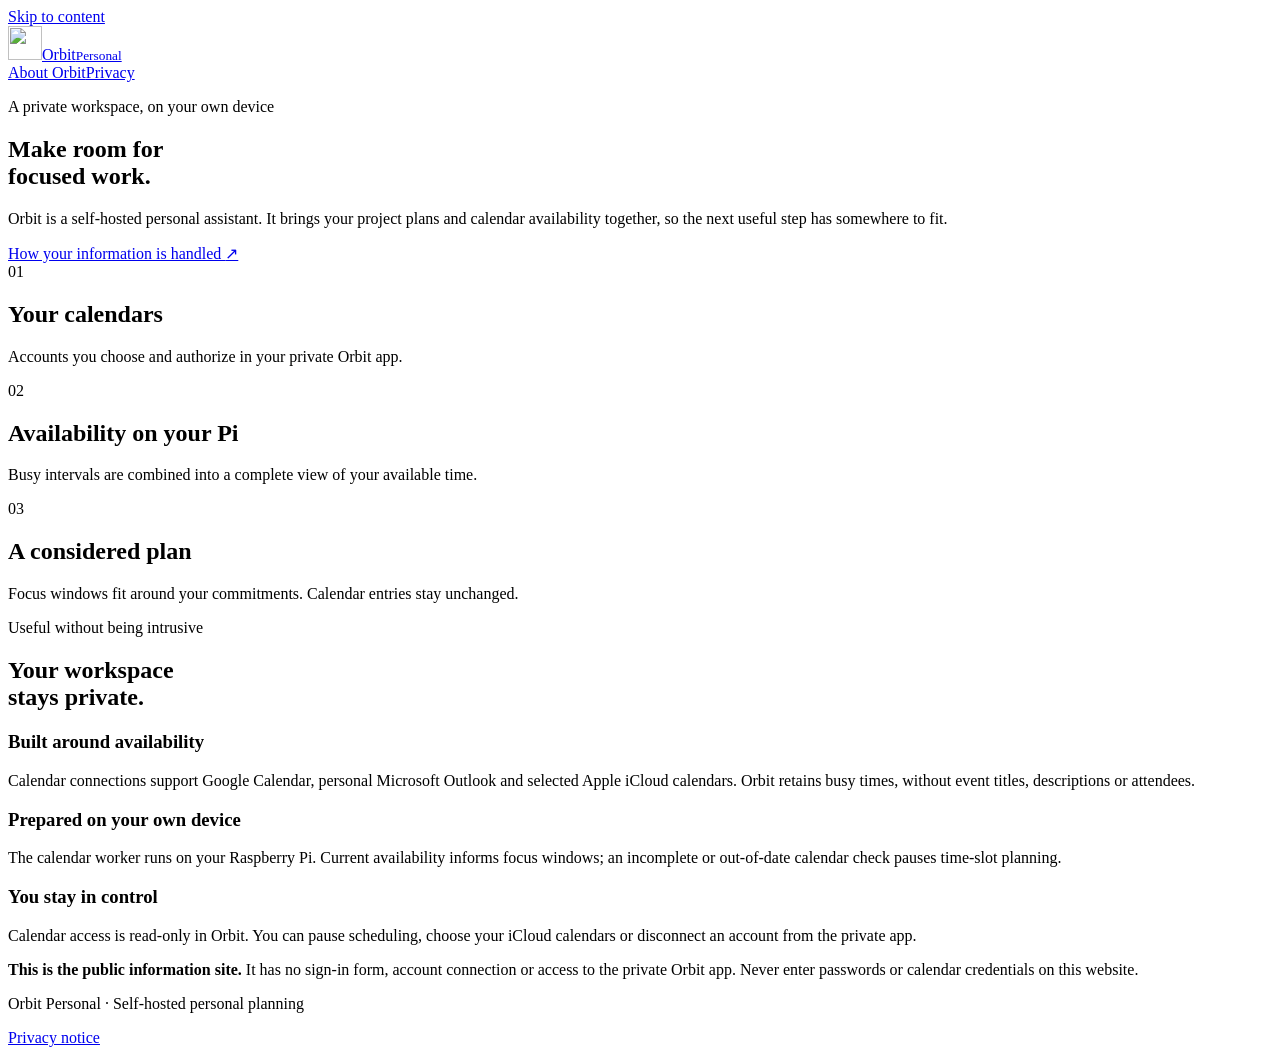
==== index.html @ b7395110 "Publish Orbit Personal information page" ====
<!doctype html>
<html lang="en">
  <head>
    <meta charset="utf-8" />
    <meta name="viewport" content="width=device-width,initial-scale=1" />
    <meta
      name="description"
      content="Orbit is a self-hosted personal assistant that uses calendar availability to make room for focused work."
    />
    <meta name="referrer" content="no-referrer" />
    <meta
      http-equiv="Content-Security-Policy"
      content="default-src 'none'; style-src 'self'; img-src 'self'; script-src 'none'; connect-src 'none'; form-action 'none'; base-uri 'none'; object-src 'none'"
    />
    <title>Orbit Personal · Your time, considered</title>
    <link rel="icon" href="./orbit.svg" type="image/svg+xml" />
    <link rel="stylesheet" href="./styles.css" />
  </head>
  <body>
    <a class="skip" href="#main">Skip to content</a>
    <div class="shell">
      <header>
        <a class="brand" href="./" aria-label="Orbit Personal home"
          ><img src="./orbit.svg" width="34" height="34" alt="" /><span
            >Orbit<small>Personal</small></span
          ></a
        >
        <nav aria-label="Main navigation">
          <a href="./" aria-current="page">About Orbit</a
          ><a href="./privacy.html">Privacy</a>
        </nav>
      </header>
      <main id="main">
        <section class="introduction">
          <p class="eyebrow">A private workspace, on your own device</p>
          <h1>Make room for<br />focused work.</h1>
          <p class="lead">
            Orbit is a self-hosted personal assistant. It brings your project
            plans and calendar availability together, so the next useful step
            has somewhere to fit.
          </p>
          <a class="text-link" href="./privacy.html"
            >How your information is handled
            <span aria-hidden="true">↗</span></a
          >
        </section>
        <section class="flow" aria-label="How calendar availability is used">
          <div>
            <span class="step">01</span>
            <h2>Your calendars</h2>
            <p>Accounts you choose and authorize in your private Orbit app.</p>
          </div>
          <div>
            <span class="step">02</span>
            <h2>Availability on your Pi</h2>
            <p>
              Busy intervals are combined into a complete view of your available
              time.
            </p>
          </div>
          <div>
            <span class="step">03</span>
            <h2>A considered plan</h2>
            <p>
              Focus windows fit around your commitments. Calendar entries stay
              unchanged.
            </p>
          </div>
        </section>
        <section class="details">
          <div>
            <p class="eyebrow">Useful without being intrusive</p>
            <h2>Your workspace<br />stays private.</h2>
          </div>
          <div class="principles">
            <article>
              <h3>Built around availability</h3>
              <p>
                Calendar connections support Google Calendar, personal Microsoft
                Outlook and selected Apple iCloud calendars. Orbit retains busy
                times, without event titles, descriptions or attendees.
              </p>
            </article>
            <article>
              <h3>Prepared on your own device</h3>
              <p>
                The calendar worker runs on your Raspberry Pi. Current
                availability informs focus windows; an incomplete or out-of-date
                calendar check pauses time-slot planning.
              </p>
            </article>
            <article>
              <h3>You stay in control</h3>
              <p>
                Calendar access is read-only in Orbit. You can pause scheduling,
                choose your iCloud calendars or disconnect an account from the
                private app.
              </p>
            </article>
          </div>
        </section>
        <aside class="notice">
          <span class="dot" aria-hidden="true"></span>
          <p>
            <strong>This is the public information site.</strong> It has no
            sign-in form, account connection or access to the private Orbit app.
            Never enter passwords or calendar credentials on this website.
          </p>
        </aside>
      </main>
      <footer>
        <p>Orbit Personal <span>·</span> Self-hosted personal planning</p>
        <a href="./privacy.html">Privacy notice</a>
      </footer>
    </div>
  </body>
</html>
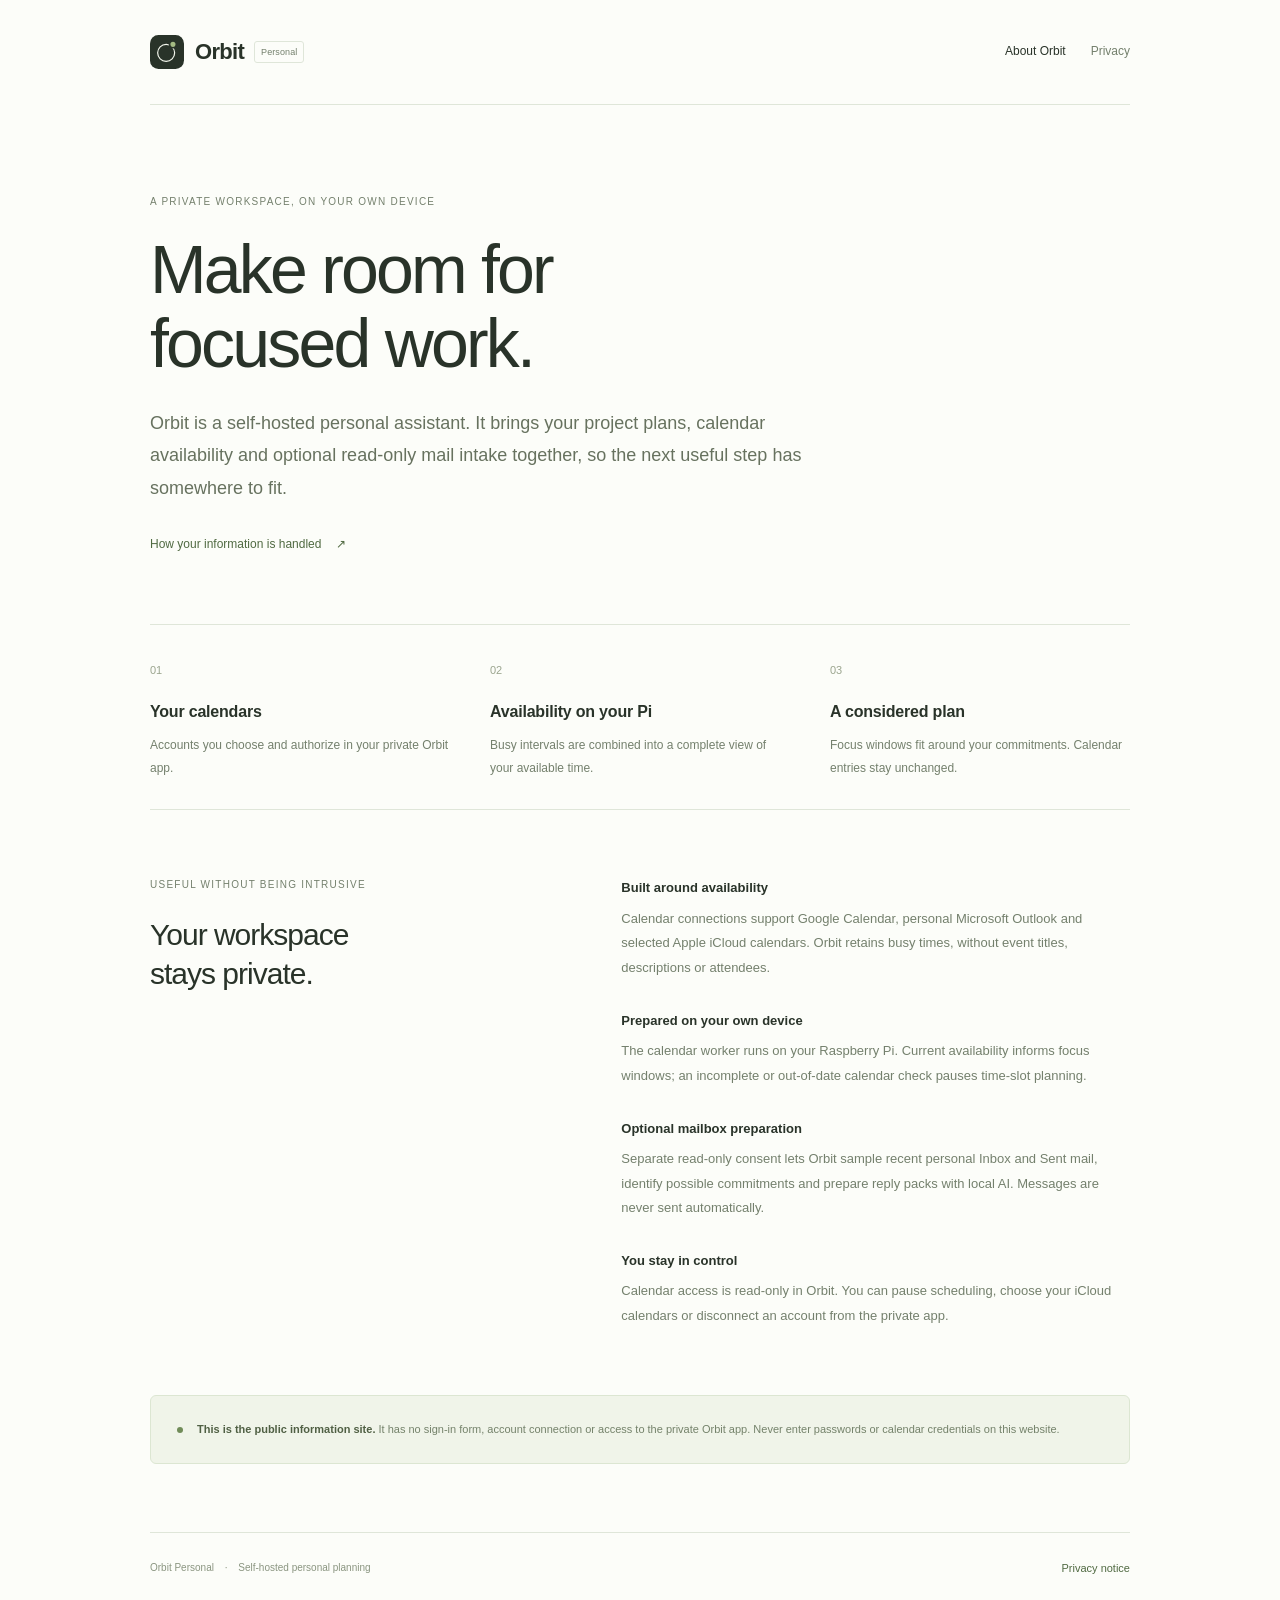
==== commit d08932cd: "Describe optional local mailbox preparation alongside existing calendar planning" ====
--- a/index.html
+++ b/index.html
@@ -36,7 +36,7 @@
           <h1>Make room for<br />focused work.</h1>
           <p class="lead">
             Orbit is a self-hosted personal assistant. It brings your project
-            plans and calendar availability together, so the next useful step
+            plans, calendar availability and optional read-only mail intake together, so the next useful step
             has somewhere to fit.
           </p>
           <a class="text-link" href="./privacy.html"
@@ -90,6 +90,14 @@
               </p>
             </article>
             <article>
+              <h3>Optional mailbox preparation</h3>
+              <p>
+                Separate read-only consent lets Orbit sample recent personal Inbox
+                and Sent mail, identify possible commitments and prepare reply packs
+                with local AI. Messages are never sent automatically.
+              </p>
+            </article>
+            <article>
               <h3>You stay in control</h3>
               <p>
                 Calendar access is read-only in Orbit. You can pause scheduling,
--- a/styles.css
+++ b/styles.css
@@ -0,0 +1,337 @@
+:root {
+  color-scheme: light;
+  --ink: #293329;
+  --muted: #74806d;
+  --line: #dfe6d9;
+  --green: #506a42;
+  --paper: #fcfdf9;
+}
+* {
+  box-sizing: border-box;
+}
+body {
+  margin: 0;
+  background: var(--paper);
+  color: var(--ink);
+  font:
+    15px/1.8 -apple-system,
+    BlinkMacSystemFont,
+    "Segoe UI",
+    sans-serif;
+}
+a {
+  color: var(--green);
+  text-underline-offset: 4px;
+}
+a:hover {
+  text-decoration-thickness: 2px;
+}
+a:focus-visible {
+  outline: 2px solid #71935e;
+  outline-offset: 5px;
+  border-radius: 2px;
+}
+.shell {
+  max-width: 1060px;
+  margin: auto;
+  padding: 0 40px;
+}
+.skip {
+  position: absolute;
+  top: -80px;
+  left: 20px;
+  background: #fff;
+  padding: 10px 16px;
+  z-index: 2;
+}
+.skip:focus {
+  top: 12px;
+}
+header {
+  display: flex;
+  align-items: center;
+  justify-content: space-between;
+  gap: 24px;
+  padding: 32px 0;
+  border-bottom: 1px solid var(--line);
+}
+.brand {
+  display: flex;
+  align-items: center;
+  gap: 11px;
+  text-decoration: none;
+  color: var(--ink);
+  font-weight: 650;
+  font-size: 22px;
+  letter-spacing: -0.7px;
+}
+.brand span {
+  display: flex;
+  align-items: center;
+  gap: 10px;
+}
+.brand small {
+  border: 1px solid var(--line);
+  border-radius: 3px;
+  padding: 2px 6px;
+  font-size: 9px;
+  color: var(--muted);
+  font-weight: 400;
+  letter-spacing: 0.1px;
+}
+nav {
+  display: flex;
+  gap: 25px;
+}
+nav a {
+  font-size: 12px;
+  text-decoration: none;
+  color: var(--muted);
+}
+nav a[aria-current] {
+  color: var(--ink);
+}
+.introduction {
+  padding: 88px 0 68px;
+  max-width: 760px;
+}
+.eyebrow {
+  font-size: 10px;
+  letter-spacing: 1.25px;
+  text-transform: uppercase;
+  color: var(--muted);
+  margin: 0 0 21px;
+}
+h1 {
+  font-size: clamp(40px, 6.4vw, 68px);
+  line-height: 1.09;
+  letter-spacing: -2.8px;
+  font-weight: 520;
+  margin: 0 0 27px;
+}
+.lead {
+  font-size: 18px;
+  line-height: 1.8;
+  color: #67725f;
+  max-width: 700px;
+  margin: 0 0 25px;
+}
+.text-link {
+  font-size: 12px;
+  text-decoration: none;
+}
+.text-link span {
+  margin-left: 11px;
+}
+.flow {
+  display: grid;
+  grid-template-columns: repeat(3, minmax(0, 1fr));
+  border-top: 1px solid var(--line);
+  border-bottom: 1px solid var(--line);
+  padding: 30px 0;
+  gap: 40px;
+}
+.step {
+  font-size: 11px;
+  color: #9ba58f;
+  font-variant-numeric: tabular-nums;
+}
+.flow h2 {
+  font-size: 16px;
+  letter-spacing: -0.2px;
+  font-weight: 550;
+  margin: 16px 0 7px;
+}
+.flow p {
+  font-size: 12px;
+  color: var(--muted);
+  margin: 0;
+  line-height: 1.9;
+}
+.details {
+  padding: 66px 0;
+  display: grid;
+  grid-template-columns: 1fr 1.3fr;
+  gap: 80px;
+}
+.details h2 {
+  font-size: 30px;
+  line-height: 1.3;
+  letter-spacing: -1px;
+  font-weight: 500;
+  margin: 0;
+}
+.principles article {
+  margin: 0 0 28px;
+}
+.principles article:last-child {
+  margin-bottom: 0;
+}
+h3 {
+  font-size: 13px;
+  font-weight: 600;
+  margin: 0 0 7px;
+}
+.principles p {
+  font-size: 13px;
+  line-height: 1.9;
+  color: var(--muted);
+  margin: 0;
+}
+.notice {
+  display: flex;
+  align-items: flex-start;
+  gap: 14px;
+  padding: 23px 26px;
+  background: #f0f4e9;
+  border: 1px solid #dce6d2;
+  border-radius: 6px;
+  font-size: 11px;
+  color: #74826a;
+}
+.notice p {
+  margin: 0;
+  line-height: 1.9;
+}
+.notice strong {
+  font-weight: 550;
+  color: #506044;
+}
+.dot {
+  display: block;
+  flex-shrink: 0;
+  width: 6px;
+  height: 6px;
+  background: #718c59;
+  border-radius: 50%;
+  margin-top: 8px;
+}
+footer {
+  margin-top: 68px;
+  border-top: 1px solid var(--line);
+  padding: 26px 0 35px;
+  display: flex;
+  justify-content: space-between;
+  gap: 20px;
+  font-size: 10px;
+  color: #8a9580;
+}
+footer p {
+  margin: 0;
+}
+footer span {
+  padding: 0 8px;
+}
+footer a {
+  font-size: 11px;
+  text-decoration: none;
+}
+.privacy {
+  max-width: 760px;
+  padding: 64px 0 0;
+}
+.privacy h1 {
+  font-size: 48px;
+  letter-spacing: -1.8px;
+  margin-bottom: 12px;
+}
+.updated {
+  font-size: 11px;
+  color: #909a85;
+  margin: 0 0 32px;
+}
+.privacy .lead {
+  font-size: 16px;
+}
+.privacy section {
+  padding: 26px 0;
+  border-bottom: 1px solid var(--line);
+}
+.privacy section h2 {
+  font-size: 19px;
+  font-weight: 550;
+  letter-spacing: -0.3px;
+  margin: 0 0 15px;
+}
+.privacy section p,
+.privacy li {
+  font-size: 13px;
+  line-height: 1.95;
+  color: #6d7964;
+}
+.privacy li {
+  margin: 10px 0;
+}
+.privacy ul {
+  padding-left: 20px;
+}
+.privacy strong {
+  font-weight: 550;
+  color: #4b5a43;
+}
+.privacy .notice {
+  margin-top: 35px;
+}
+@media (max-width: 650px) {
+  .shell {
+    padding: 0 23px;
+  }
+  header {
+    padding: 23px 0;
+    gap: 16px;
+  }
+  .brand {
+    font-size: 20px;
+  }
+  .brand small {
+    display: none;
+  }
+  nav {
+    gap: 18px;
+  }
+  nav a {
+    font-size: 11px;
+  }
+  .introduction {
+    padding: 62px 0 45px;
+  }
+  h1 {
+    letter-spacing: -1.8px;
+  }
+  .lead {
+    font-size: 16px;
+  }
+  .flow {
+    grid-template-columns: 1fr;
+    gap: 25px;
+    padding: 26px 0;
+  }
+  .flow h2 {
+    margin-top: 7px;
+  }
+  .details {
+    grid-template-columns: 1fr;
+    gap: 30px;
+    padding: 45px 0;
+  }
+  .details h2 {
+    font-size: 27px;
+  }
+  .notice {
+    padding: 20px;
+  }
+  .privacy {
+    padding-top: 45px;
+  }
+  .privacy h1 {
+    font-size: 38px;
+  }
+  .privacy section {
+    padding: 23px 0;
+  }
+  footer {
+    margin-top: 45px;
+    flex-direction: column;
+    gap: 8px;
+  }
+}
